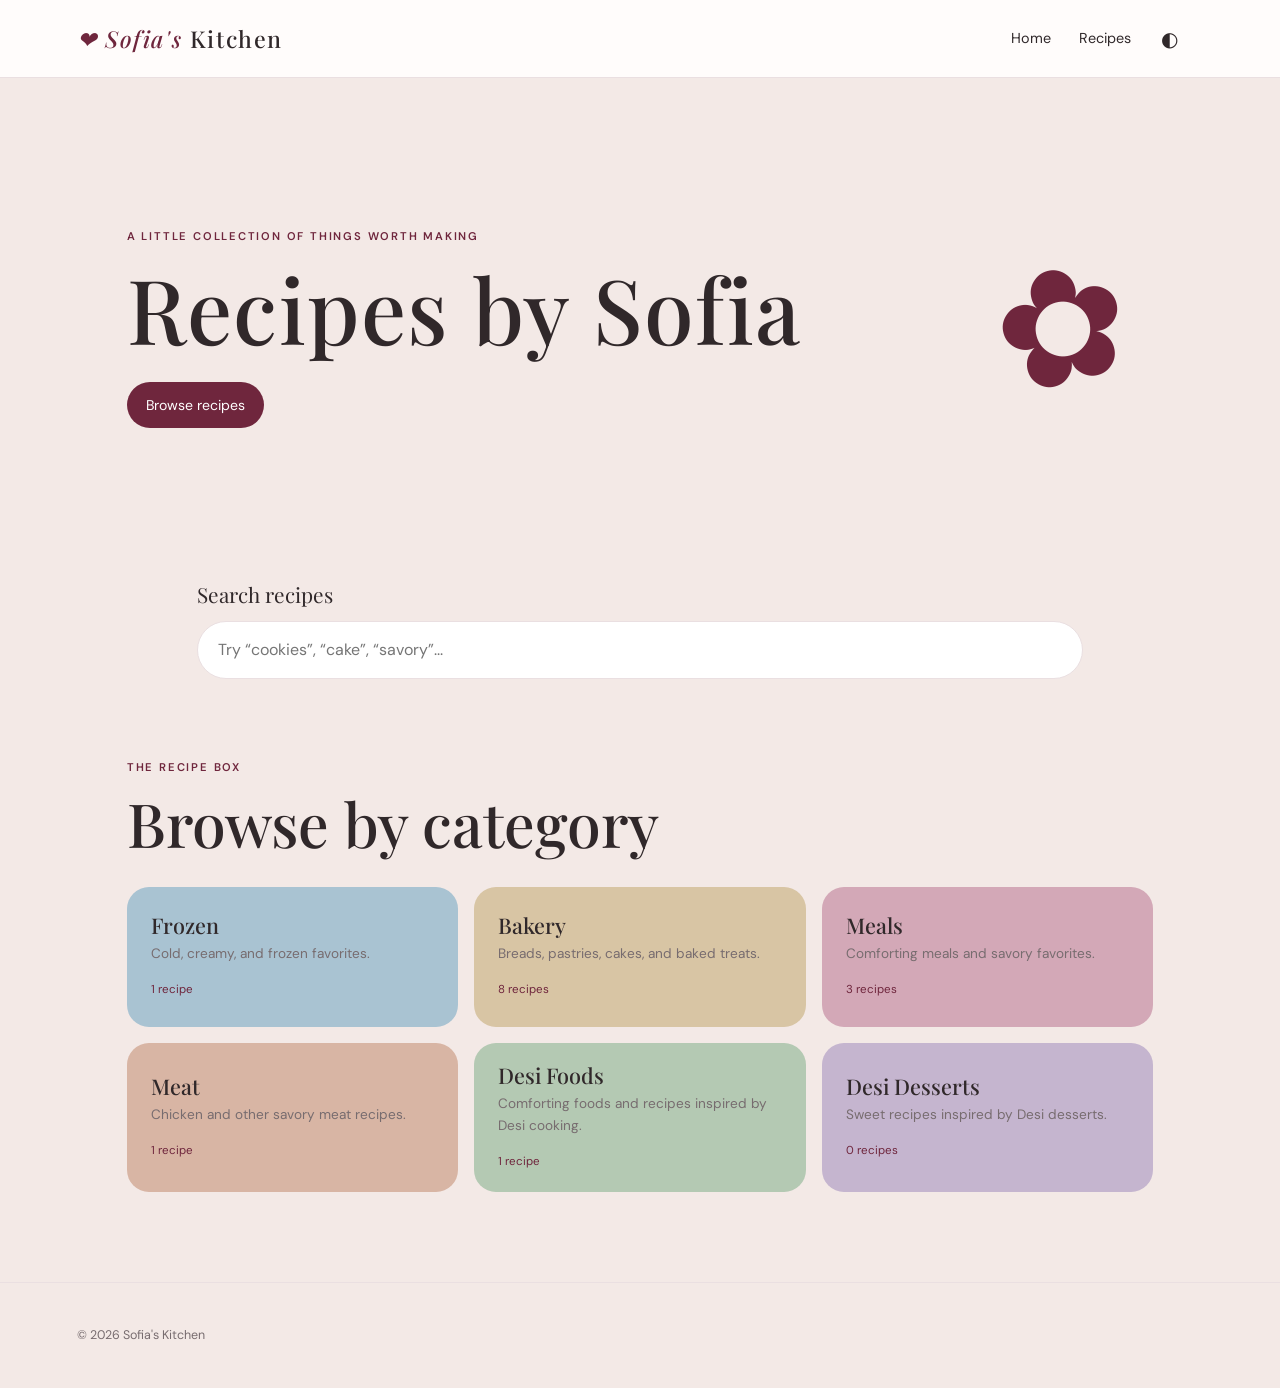
==== category.html @ fd8fcdd0 "save" ====
<!doctype html>
<html lang="en">

<head>
    <meta charset="utf-8">
    <meta name="viewport" content="width=device-width, initial-scale=1">

    <title>Recipes — Sofía's Kitchen</title>

    <link rel="preconnect" href="https://fonts.googleapis.com">
    <link rel="preconnect" href="https://fonts.gstatic.com" crossorigin>

    <link
        href="https://fonts.googleapis.com/css2?family=DM+Sans:wght@400;500;600&family=Playfair+Display:wght@500;600&display=swap"
        rel="stylesheet">

    <link rel="stylesheet" href="styles.css">
</head>

<body>

    <header class="site-header">

        <a class="brand" href="index.html">
            <span>♡ Sofía's</span> Kitchen
        </a>

        <nav class="nav">
            <a href="index.html">Home</a>
            <a href="index.html#categories">Recipes</a>
        </nav>

        <!-- DARK MODE TOGGLE -->
        <button class="theme-toggle" id="theme-toggle" aria-label="Toggle dark mode">
            ◐
        </button>

        <button class="menu-button" aria-label="Open menu" aria-expanded="false">
            ☰
        </button>

    </header>


    <main class="page">

        <a class="back" href="index.html">
            ← All categories
        </a>

        <div class="section-heading category-title">

            <p class="eyebrow" id="category-eyebrow"></p>

            <h1 id="category-name"></h1>

            <p id="category-description" class="muted"></p>

        </div>

        <section id="recipe-grid" class="recipe-grid"></section>

    </main>


    <footer>

        <p>
            © <span id="year"></span> Sofía's Kitchen
        </p>

    </footer>


    <script src="recipes.js"></script>
    <script src="app.js"></script>

</body>

</html>
---- styles.css ----
:root {
    --burgundy: #6f263d;
    --burgundy-dark: #4e1a2a;

    --pink: #d9aeb9;
    --pink-light: #fff5f7;

    --blue: #a9c3d2;
    --blue-dark: #426276;

    --green: #b4c9b3;
    --lavender: #c5b5cf;
    --peach: #d8b5a4;
    --cream: #d8c5a4;
    --rose: #d3a8b7;

    --ink: #30282a;
    --muted: #776c6f;
    --line: #eadfe1;
    --white: #f3e9e6;
    --serif: "Playfair Display", Georgia, serif;
    --sans: "DM Sans", Arial, sans-serif;
}


/* =========================
   RESET
========================= */

* {
    box-sizing: border-box;
}

html {
    scroll-behavior: smooth;
}

body {
    margin: 0;
    background: var(--white);
    color: var(--ink);
    font-family: var(--sans);
    line-height: 1.6;

    transition:
        background-color 0.25s ease,
        color 0.25s ease;
}

a {
    color: inherit;
    text-decoration: none;
}


/* =========================
   HEADER
========================= */

.site-header {
    height: 78px;
    padding: 0 6vw;

    display: flex;
    align-items: center;

    border-bottom: 1px solid var(--line);
    background: rgba(255, 253, 252, 0.94);

    position: sticky;
    top: 0;
    z-index: 10;

    backdrop-filter: blur(12px);

    transition:
        background-color 0.25s ease,
        border-color 0.25s ease;
}

.brand {
    font-family: var(--serif);
    font-size: 1.45rem;
    font-weight: 500;
    letter-spacing: 0.1rem;
}

.brand span {
    color: var(--burgundy);
    font-style: italic;
}

.nav {
    display: flex;
    gap: 28px;

    font-size: 0.9rem;

    /* Moves Home + Recipes slightly to the right */
    margin-left: auto;
    margin-right: 25px;
}

.nav a:hover {
    color: var(--burgundy);
}


/* =========================
   DARK MODE TOGGLE
========================= */

.theme-toggle {
    border: 0;
    background: none;
    color: inherit;

    font-size: 1.25rem;
    cursor: pointer;

    padding: 5px;
    margin-right: 20px;

    line-height: 1;
}

.theme-toggle:hover {
    opacity: 0.7;
}


/* =========================
   MENU
========================= */

.menu-button {
    display: none;

    border: 0;
    background: none;
    color: inherit;

    font-size: 1.25rem;
    cursor: pointer;
}


/* =========================
   GENERAL
========================= */

.eyebrow {
    color: var(--burgundy);

    text-transform: uppercase;
    letter-spacing: 0.16em;

    font-size: 0.7rem;
    font-weight: 600;

    margin: 0 0 12px;
}

h1,
h2,
h3 {
    font-family: var(--serif);
    font-weight: 500;
    line-height: 1.12;
}


/* =========================
   HERO
========================= */

.hero {
    max-width: 1180px;
    margin: 0 auto;

    min-height: 500px;

    padding: 90px 6vw;

    display: grid;
    grid-template-columns: 1fr 180px;

    align-items: center;
}

.hero h1 {
    font-size: clamp(3.2rem, 7vw, 6rem);

    margin: 0 0 24px;

    letter-spacing: 0.08rem;
}

.hero-copy {
    max-width: 560px;

    color: var(--muted);

    font-size: 1.05rem;

    margin-bottom: 30px;
}


/* =========================
   BIG FLOWER ONLY
========================= */

.hero-flower {
    font-size: 10rem;
    color: var(--burgundy);
    opacity: 1;
    text-align: center;
    transform: rotate(-15deg);
}

/* =========================
   BUTTON
========================= */

.button {
    display: inline-block;

    padding: 12px 19px;

    border-radius: 999px;

    background: var(--burgundy);
    color: white;

    font-size: 0.88rem;
}

.button:hover {
    background: var(--burgundy-dark);
}


/* =========================
   SEARCH
========================= */

.search-wrap {
    max-width: 1040px;

    margin: 0 auto 80px;

    padding: 0 6vw;
}

.search-wrap label {
    display: block;

    font-family: var(--serif);

    font-size: 1.3rem;

    margin-bottom: 10px;
}

.search-wrap input {
    width: 100%;

    border: 1px solid var(--line);

    border-radius: 999px;

    padding: 15px 20px;

    font: inherit;

    outline: none;

    background: #fff;
    color: var(--ink);
}

.search-wrap input:focus {
    border-color: var(--burgundy);

    box-shadow:
        0 0 0 4px var(--pink-light);
}


/* =========================
   CATEGORIES
========================= */

.categories-section {
    max-width: 1180px;

    margin: 0 auto;

    padding: 0 6vw 90px;
}

.section-heading {
    margin-bottom: 30px;
}

.section-heading h2,
.category-title h1 {
    font-size: clamp(2.2rem, 5vw, 3.8rem);

    margin: 0;
}

.category-grid {
    display: grid;

    grid-template-columns: repeat(3, 1fr);

    gap: 16px;
}


/* =========================
   SHORTER CATEGORY BOXES
========================= */

.category-card {
    min-height: 140px;

    padding: 20px 24px;

    border-radius: 22px;

    display: flex;

    flex-direction: column;

    justify-content: center;

    transition:
        transform 0.2s ease,
        filter 0.2s ease;
}


/* =========================
   CATEGORY HOVER
========================= */

.category-card:hover {
    transform: translateY(-3px);

    filter: brightness(0.88);
}

.category-card h3 {
    font-size: 1.35rem;

    margin: 0 0 6px;
}

.category-card p {
    color: var(--muted);

    font-size: 0.85rem;

    margin: 0 0 10px;
}

.category-card small {
    color: var(--burgundy);

    font-size: 0.72rem;
}


/* =========================
   NO SMALL CATEGORY FLOWERS
========================= */

.category-symbol {
    display: none;
}


/* =========================
   CATEGORY COLORS
========================= */

.pink {
    background: var(--pink);
}

.burgundy {
    background: #c99aa8;
}

.blue {
    background: var(--blue);
}

.green {
    background: var(--green);
}

.lavender {
    background: var(--lavender);
}

.peach {
    background: var(--peach);
}

.cream {
    background: var(--cream);
}

.rose {
    background: var(--rose);
}


/* =========================
   FOOTER
========================= */

footer {
    padding: 30px 6vw;

    border-top: 1px solid var(--line);

    color: var(--muted);

    font-size: 0.78rem;
}


/* =========================
   PAGES
========================= */

.page {
    max-width: 1180px;

    margin: 0 auto;

    padding: 55px 6vw 90px;
}

.back {
    font-size: 0.8rem;

    color: var(--muted);

    display: inline-block;

    margin-bottom: 45px;
}

.back:hover {
    color: var(--burgundy);
}

.muted {
    color: var(--muted);

    max-width: 620px;
}


/* =========================
   RECIPE CARDS
========================= */

.recipe-grid,
.search-results {
    display: grid;

    grid-template-columns: repeat(3, 1fr);

    gap: 24px;
}

.recipe-card {
    border: 1px solid var(--line);

    border-radius: 20px;

    overflow: hidden;

    background: #fff;

    transition:
        transform 0.2s ease,
        box-shadow 0.2s ease,
        background-color 0.2s ease;
}

.recipe-card:hover {
    transform: translateY(-3px);

    box-shadow:
        0 12px 30px rgba(80, 35, 45, 0.07);
}

.card-body {
    padding: 24px 22px 26px;
}

.card-category {
    color: var(--burgundy);

    text-transform: uppercase;

    letter-spacing: 0.13em;

    font-size: 0.62rem;

    font-weight: 600;

    margin: 0 0 7px;
}

.card-body h3 {
    font-size: 1.4rem;

    margin: 0 0 8px;
}

.card-body p:not(.card-category) {
    color: var(--muted);

    font-size: 0.82rem;

    margin: 0;
}


/* =========================
   EMPTY STATES
========================= */

.empty,
.empty-state {
    color: var(--muted);

    padding: 30px 0;
}

.empty-state {
    text-align: center;

    padding: 90px 20px;
}

.empty-state span {
    color: var(--burgundy);

    font-size: 3rem;
}

.empty-state h2 {
    color: var(--ink);

    font-size: 2rem;
}


/* =========================
   RECIPE PAGE
========================= */

.recipe-top {
    width: 100%;

    display: block;

    margin-bottom: 85px;
}

.recipe-photo {
    display: none;
}

.recipe-intro {
    width: 100%;

    max-width: 1050px;
}

.recipe-intro h1 {
    font-size: clamp(3rem, 7vw, 6rem);

    margin: 0 0 24px;

    letter-spacing: -0.04em;

    max-width: 1050px;
}

.recipe-description {
    color: var(--muted);

    font-size: 1.05rem;

    max-width: 760px;

    margin: 0;
}

.recipe-meta {
    display: flex;

    gap: 28px;

    margin-top: 30px;
}

.recipe-meta span {
    display: flex;

    flex-direction: column;

    font-size: 0.88rem;

    color: var(--muted);
}

.recipe-meta b {
    color: var(--ink);

    font-size: 0.7rem;

    text-transform: uppercase;

    letter-spacing: 0.12em;

    margin-bottom: 3px;
}


/* =========================
   INGREDIENTS + INSTRUCTIONS
========================= */

.recipe-content {
    width: 100%;

    margin: 0 auto;

    display: grid;

    grid-template-columns: 0.8fr 1.2fr;

    gap: 70px;

    align-items: start;
}

.recipe-content h2 {
    font-size: 2rem;

    margin-top: 0;
}

.ingredients,
.instructions {
    padding-left: 22px;
}

.ingredients li {
    margin-bottom: 11px;
}

.instructions li {
    margin-bottom: 22px;

    padding-left: 6px;
}


/* =========================
   DARK MODE
========================= */

body.dark-mode {
    background: #000000;

    color: #ffffff;
}


/* =========================
   DARK MODE HEADER
========================= */

body.dark-mode .site-header {
    background: rgba(0, 0, 0, 0.94);

    border-bottom-color: #333333;
}

body.dark-mode .brand span {
    color: #ffffff;
}

body.dark-mode .nav a:hover {
    color: #ffffff;
}


/* =========================
   DARK MODE MAIN TEXT
========================= */

body.dark-mode .hero-copy,
body.dark-mode .muted,
body.dark-mode .recipe-description {
    color: #bbbbbb;
}

body.dark-mode .eyebrow {
    color: #ffffff;
}


/* =========================
   DARK MODE SEARCH
========================= */

body.dark-mode .search-wrap input {
    background: #111111;

    color: #ffffff;

    border-color: #333333;
}

body.dark-mode .search-wrap input::placeholder {
    color: #888888;
}


/* =========================
   DARK MODE RECIPE CARDS
========================= */

body.dark-mode .recipe-card {
    background: #111111;

    border-color: #333333;
}

body.dark-mode .recipe-card:hover {
    background: #000000;

    box-shadow:
        0 12px 30px rgba(255, 255, 255, 0.04);
}


/* =========================
   DARK MODE CATEGORY COLORS
========================= */

body.dark-mode .pink {
    background: #9e6978;
}

body.dark-mode .burgundy {
    background: #8e5d6b;
}

body.dark-mode .blue {
    background: #607f91;
}

body.dark-mode .green {
    background: #71876f;
}

body.dark-mode .lavender {
    background: #796b84;
}

body.dark-mode .peach {
    background: #8d6b5d;
}

body.dark-mode .cream {
    background: #8c7959;
}

body.dark-mode .rose {
    background: #916777;
}


/* =========================
   DARK MODE CATEGORY TEXT
========================= */

/* Category descriptions become WHITE */
body.dark-mode .category-card p {
    color: #ffffff;
}


/* Category hover becomes darker */
body.dark-mode .category-card:hover {
    filter: brightness(0.72);
}


/* =========================
   DARK MODE FOOTER
========================= */

body.dark-mode footer {
    background: #000000;

    border-top-color: #333333;

    color: #999999;
}


/* =========================
   MOBILE / TABLET
========================= */

@media (max-width: 850px) {

    .category-grid {
        grid-template-columns: repeat(2, 1fr);
    }

    .recipe-grid,
    .search-results {
        grid-template-columns: repeat(2, 1fr);
    }

    .recipe-content {
        grid-template-columns: 1fr;

        gap: 35px;
    }

    .recipe-top {
        margin-bottom: 55px;
    }
}


@media (max-width: 620px) {

    .site-header {
        height: 68px;
    }

    .nav {
        display: none;

        position: absolute;

        top: 68px;

        left: 0;

        right: 0;

        margin: 0;

        background: var(--white);

        border-bottom: 1px solid var(--line);

        padding: 20px 6vw;

        flex-direction: column;

        gap: 15px;
    }

    body.dark-mode .nav {
        background: #000000;

        border-bottom-color: #333333;
    }

    .nav.open {
        display: flex;
    }

    .menu-button {
        display: block;
    }

    .theme-toggle {
        margin-right: 12px;
    }

    .hero {
        min-height: 520px;

        grid-template-columns: 1fr;

        padding-top: 70px;
    }

    .hero-flower {
        display: none;
    }

    .category-grid,
    .recipe-grid,
    .search-results {
        grid-template-columns: 1fr;
    }

    .categories-section {
        padding-bottom: 65px;
    }

    .recipe-page {
        padding-top: 35px;
    }

    .recipe-intro h1 {
        font-size: clamp(2.8rem, 13vw, 4.5rem);
    }

    .recipe-description {
        font-size: 0.95rem;
    }

    .recipe-content {
        gap: 45px;
    }
}
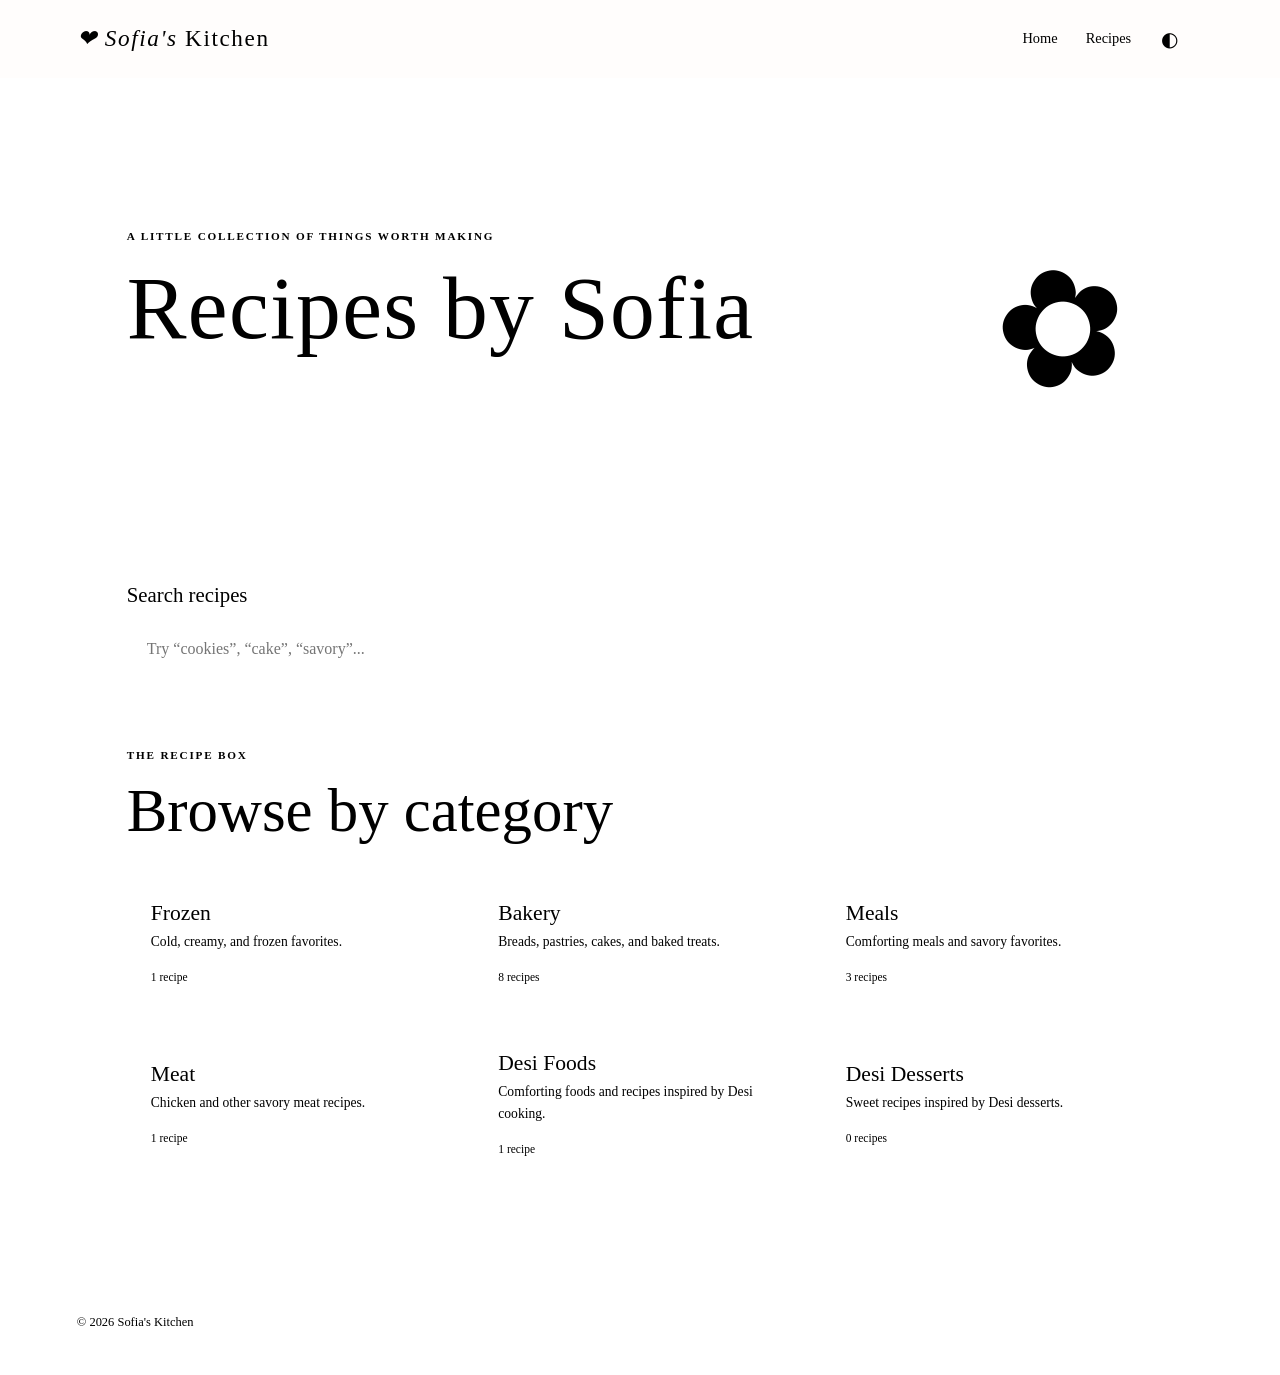
==== commit ad75dbb1: "save" ====
--- a/category.html
+++ b/category.html
@@ -2,12 +2,14 @@
 <html lang="en">
 
 <head>
+
     <meta charset="utf-8">
     <meta name="viewport" content="width=device-width, initial-scale=1">
 
-    <title>Recipes — Sofía's Kitchen</title>
+    <title>Recipes — Sofia's Kitchen</title>
 
     <link rel="preconnect" href="https://fonts.googleapis.com">
+
     <link rel="preconnect" href="https://fonts.gstatic.com" crossorigin>
 
     <link
@@ -15,6 +17,7 @@
         rel="stylesheet">
 
     <link rel="stylesheet" href="styles.css">
+
 </head>
 
 <body>
@@ -22,15 +25,21 @@
     <header class="site-header">
 
         <a class="brand" href="index.html">
-            <span>♡ Sofía's</span> Kitchen
+            <span>♡ Sofia's</span> Kitchen
         </a>
 
         <nav class="nav">
-            <a href="index.html">Home</a>
-            <a href="index.html#categories">Recipes</a>
+
+            <a href="index.html">
+                Home
+            </a>
+
+            <a href="index.html#categories">
+                Recipes
+            </a>
+
         </nav>
 
-        <!-- DARK MODE TOGGLE -->
         <button class="theme-toggle" id="theme-toggle" aria-label="Toggle dark mode">
             ◐
         </button>
@@ -48,6 +57,20 @@
             ← All categories
         </a>
 
+
+        <section class="search-wrap" aria-label="Search recipes">
+
+            <label for="search">
+                Search recipes
+            </label>
+
+            <input id="search" type="search" placeholder="Try “cookies”, “cake”, “savory”..." autocomplete="off">
+
+            <div id="search-results" class="search-results"></div>
+
+        </section>
+
+
         <div class="section-heading category-title">
 
             <p class="eyebrow" id="category-eyebrow"></p>
@@ -58,6 +81,7 @@
 
         </div>
 
+
         <section id="recipe-grid" class="recipe-grid"></section>
 
     </main>
@@ -66,7 +90,7 @@
     <footer>
 
         <p>
-            © <span id="year"></span> Sofía's Kitchen
+            © <span id="year"></span> Sofia's Kitchen
         </p>
 
     </footer>
--- a/styles.css
+++ b/styles.css
@@ -1,19 +1,15 @@
-:root {
+```css:root {
     --burgundy: #6f263d;
     --burgundy-dark: #4e1a2a;
-
     --pink: #d9aeb9;
     --pink-light: #fff5f7;
-
     --blue: #a9c3d2;
     --blue-dark: #426276;
-
     --green: #b4c9b3;
     --lavender: #c5b5cf;
     --peach: #d8b5a4;
     --cream: #d8c5a4;
     --rose: #d3a8b7;
-
     --ink: #30282a;
     --muted: #776c6f;
     --line: #eadfe1;
@@ -41,7 +37,6 @@
     color: var(--ink);
     font-family: var(--sans);
     line-height: 1.6;
-
     transition:
         background-color 0.25s ease,
         color 0.25s ease;
@@ -60,19 +55,14 @@
 .site-header {
     height: 78px;
     padding: 0 6vw;
-
     display: flex;
     align-items: center;
-
     border-bottom: 1px solid var(--line);
     background: rgba(255, 253, 252, 0.94);
-
     position: sticky;
     top: 0;
     z-index: 10;
-
     backdrop-filter: blur(12px);
-
     transition:
         background-color 0.25s ease,
         border-color 0.25s ease;
@@ -93,7 +83,6 @@
 .nav {
     display: flex;
     gap: 28px;
-
     font-size: 0.9rem;
 
     /* Moves Home + Recipes slightly to the right */
@@ -114,13 +103,10 @@
     border: 0;
     background: none;
     color: inherit;
-
     font-size: 1.25rem;
     cursor: pointer;
-
     padding: 5px;
     margin-right: 20px;
-
     line-height: 1;
 }
 
@@ -135,11 +121,9 @@
 
 .menu-button {
     display: none;
-
     border: 0;
     background: none;
     color: inherit;
-
     font-size: 1.25rem;
     cursor: pointer;
 }
@@ -151,13 +135,10 @@
 
 .eyebrow {
     color: var(--burgundy);
-
     text-transform: uppercase;
     letter-spacing: 0.16em;
-
     font-size: 0.7rem;
     font-weight: 600;
-
     margin: 0 0 12px;
 }
 
@@ -177,32 +158,23 @@
 .hero {
     max-width: 1180px;
     margin: 0 auto;
-
     min-height: 500px;
-
     padding: 90px 6vw;
-
     display: grid;
     grid-template-columns: 1fr 180px;
-
     align-items: center;
 }
 
 .hero h1 {
     font-size: clamp(3.2rem, 7vw, 6rem);
-
     margin: 0 0 24px;
-
     letter-spacing: 0.08rem;
 }
 
 .hero-copy {
     max-width: 560px;
-
     color: var(--muted);
-
     font-size: 1.05rem;
-
     margin-bottom: 30px;
 }
 
@@ -219,20 +191,17 @@
     transform: rotate(-15deg);
 }
 
+
 /* =========================
    BUTTON
 ========================= */
 
 .button {
     display: inline-block;
-
     padding: 12px 19px;
-
     border-radius: 999px;
-
     background: var(--burgundy);
     color: white;
-
     font-size: 0.88rem;
 }
 
@@ -245,58 +214,62 @@
    SEARCH
 ========================= */
 
+/* 
+   Search can now be used on the home page,
+   category pages, and recipe pages.
+*/
+
 .search-wrap {
-    max-width: 1040px;
-
-    margin: 0 auto 80px;
-
+    width: 100%;
+    max-width: 1180px;
+    margin: 0 auto 70px;
     padding: 0 6vw;
 }
 
 .search-wrap label {
     display: block;
-
     font-family: var(--serif);
-
     font-size: 1.3rem;
-
     margin-bottom: 10px;
 }
 
 .search-wrap input {
     width: 100%;
-
     border: 1px solid var(--line);
-
     border-radius: 999px;
-
     padding: 15px 20px;
-
     font: inherit;
-
     outline: none;
-
     background: #fff;
     color: var(--ink);
 }
 
 .search-wrap input:focus {
     border-color: var(--burgundy);
-
     box-shadow:
         0 0 0 4px var(--pink-light);
 }
 
 
 /* =========================
+   SEARCH RESULTS
+========================= */
+
+.search-results {
+    width: 100%;
+    display: grid;
+    grid-template-columns: repeat(4, minmax(0, 1fr));
+    gap: 20px;
+}
+
+
+/* =========================
    CATEGORIES
 ========================= */
 
 .categories-section {
     max-width: 1180px;
-
     margin: 0 auto;
-
     padding: 0 6vw 90px;
 }
 
@@ -307,15 +280,12 @@
 .section-heading h2,
 .category-title h1 {
     font-size: clamp(2.2rem, 5vw, 3.8rem);
-
     margin: 0;
 }
 
 .category-grid {
     display: grid;
-
     grid-template-columns: repeat(3, 1fr);
-
     gap: 16px;
 }
 
@@ -326,17 +296,11 @@
 
 .category-card {
     min-height: 140px;
-
     padding: 20px 24px;
-
     border-radius: 22px;
-
     display: flex;
-
     flex-direction: column;
-
     justify-content: center;
-
     transition:
         transform 0.2s ease,
         filter 0.2s ease;
@@ -349,27 +313,22 @@
 
 .category-card:hover {
     transform: translateY(-3px);
-
     filter: brightness(0.88);
 }
 
 .category-card h3 {
     font-size: 1.35rem;
-
     margin: 0 0 6px;
 }
 
 .category-card p {
     color: var(--muted);
-
     font-size: 0.85rem;
-
     margin: 0 0 10px;
 }
 
 .category-card small {
     color: var(--burgundy);
-
     font-size: 0.72rem;
 }
 
@@ -426,11 +385,8 @@
 
 footer {
     padding: 30px 6vw;
-
     border-top: 1px solid var(--line);
-
     color: var(--muted);
-
     font-size: 0.78rem;
 }
 
@@ -441,19 +397,14 @@
 
 .page {
     max-width: 1180px;
-
     margin: 0 auto;
-
     padding: 55px 6vw 90px;
 }
 
 .back {
     font-size: 0.8rem;
-
     color: var(--muted);
-
     display: inline-block;
-
     margin-bottom: 45px;
 }
 
@@ -463,7 +414,6 @@
 
 .muted {
     color: var(--muted);
-
     max-width: 620px;
 }
 
@@ -472,24 +422,18 @@
    RECIPE CARDS
 ========================= */
 
-.recipe-grid,
-.search-results {
+.recipe-grid {
     display: grid;
-
-    grid-template-columns: repeat(3, 1fr);
-
-    gap: 24px;
+    grid-template-columns: repeat(4, minmax(0, 1fr));
+    gap: 20px;
 }
 
 .recipe-card {
     border: 1px solid var(--line);
-
     border-radius: 20px;
-
     overflow: hidden;
-
     background: #fff;
-
+    min-width: 0;
     transition:
         transform 0.2s ease,
         box-shadow 0.2s ease,
@@ -498,7 +442,6 @@
 
 .recipe-card:hover {
     transform: translateY(-3px);
-
     box-shadow:
         0 12px 30px rgba(80, 35, 45, 0.07);
 }
@@ -509,29 +452,21 @@
 
 .card-category {
     color: var(--burgundy);
-
     text-transform: uppercase;
-
     letter-spacing: 0.13em;
-
     font-size: 0.62rem;
-
     font-weight: 600;
-
     margin: 0 0 7px;
 }
 
 .card-body h3 {
     font-size: 1.4rem;
-
     margin: 0 0 8px;
 }
 
 .card-body p:not(.card-category) {
     color: var(--muted);
-
     font-size: 0.82rem;
-
     margin: 0;
 }
 
@@ -543,25 +478,21 @@
 .empty,
 .empty-state {
     color: var(--muted);
-
     padding: 30px 0;
 }
 
 .empty-state {
     text-align: center;
-
     padding: 90px 20px;
 }
 
 .empty-state span {
     color: var(--burgundy);
-
     font-size: 3rem;
 }
 
 .empty-state h2 {
     color: var(--ink);
-
     font-size: 2rem;
 }
 
@@ -572,9 +503,7 @@
 
 .recipe-top {
     width: 100%;
-
     display: block;
-
     margin-bottom: 85px;
 }
 
@@ -584,57 +513,41 @@
 
 .recipe-intro {
     width: 100%;
-
     max-width: 1050px;
 }
 
 .recipe-intro h1 {
     font-size: clamp(3rem, 7vw, 6rem);
-
     margin: 0 0 24px;
-
     letter-spacing: -0.04em;
-
     max-width: 1050px;
 }
 
 .recipe-description {
     color: var(--muted);
-
     font-size: 1.05rem;
-
     max-width: 760px;
-
     margin: 0;
 }
 
 .recipe-meta {
     display: flex;
-
     gap: 28px;
-
     margin-top: 30px;
 }
 
 .recipe-meta span {
     display: flex;
-
     flex-direction: column;
-
     font-size: 0.88rem;
-
     color: var(--muted);
 }
 
 .recipe-meta b {
     color: var(--ink);
-
     font-size: 0.7rem;
-
     text-transform: uppercase;
-
     letter-spacing: 0.12em;
-
     margin-bottom: 3px;
 }
 
@@ -645,21 +558,15 @@
 
 .recipe-content {
     width: 100%;
-
     margin: 0 auto;
-
     display: grid;
-
     grid-template-columns: 0.8fr 1.2fr;
-
     gap: 70px;
-
     align-items: start;
 }
 
 .recipe-content h2 {
     font-size: 2rem;
-
     margin-top: 0;
 }
 
@@ -674,7 +581,6 @@
 
 .instructions li {
     margin-bottom: 22px;
-
     padding-left: 6px;
 }
 
@@ -685,7 +591,6 @@
 
 body.dark-mode {
     background: #000000;
-
     color: #ffffff;
 }
 
@@ -696,7 +601,6 @@
 
 body.dark-mode .site-header {
     background: rgba(0, 0, 0, 0.94);
-
     border-bottom-color: #333333;
 }
 
@@ -730,9 +634,7 @@
 
 body.dark-mode .search-wrap input {
     background: #111111;
-
     color: #ffffff;
-
     border-color: #333333;
 }
 
@@ -747,13 +649,11 @@
 
 body.dark-mode .recipe-card {
     background: #111111;
-
     border-color: #333333;
 }
 
 body.dark-mode .recipe-card:hover {
     background: #000000;
-
     box-shadow:
         0 12px 30px rgba(255, 255, 255, 0.04);
 }
@@ -801,12 +701,14 @@
 ========================= */
 
 /* Category descriptions become WHITE */
+
 body.dark-mode .category-card p {
     color: #ffffff;
 }
 
 
 /* Category hover becomes darker */
+
 body.dark-mode .category-card:hover {
     filter: brightness(0.72);
 }
@@ -818,9 +720,7 @@
 
 body.dark-mode footer {
     background: #000000;
-
     border-top-color: #333333;
-
     color: #999999;
 }
 
@@ -828,6 +728,15 @@
 /* =========================
    MOBILE / TABLET
 ========================= */
+
+@media (max-width: 1000px) {
+
+    .recipe-grid,
+    .search-results {
+        grid-template-columns: repeat(3, minmax(0, 1fr));
+    }
+}
+
 
 @media (max-width: 850px) {
 
@@ -837,12 +746,11 @@
 
     .recipe-grid,
     .search-results {
-        grid-template-columns: repeat(2, 1fr);
+        grid-template-columns: repeat(2, minmax(0, 1fr));
     }
 
     .recipe-content {
         grid-template-columns: 1fr;
-
         gap: 35px;
     }
 
@@ -860,31 +768,20 @@
 
     .nav {
         display: none;
-
         position: absolute;
-
         top: 68px;
-
         left: 0;
-
         right: 0;
-
         margin: 0;
-
         background: var(--white);
-
         border-bottom: 1px solid var(--line);
-
         padding: 20px 6vw;
-
         flex-direction: column;
-
         gap: 15px;
     }
 
     body.dark-mode .nav {
         background: #000000;
-
         border-bottom-color: #333333;
     }
 
@@ -902,9 +799,7 @@
 
     .hero {
         min-height: 520px;
-
         grid-template-columns: 1fr;
-
         padding-top: 70px;
     }
 
@@ -922,6 +817,10 @@
         padding-bottom: 65px;
     }
 
+    .search-wrap {
+        margin-bottom: 55px;
+    }
+
     .recipe-page {
         padding-top: 35px;
     }
